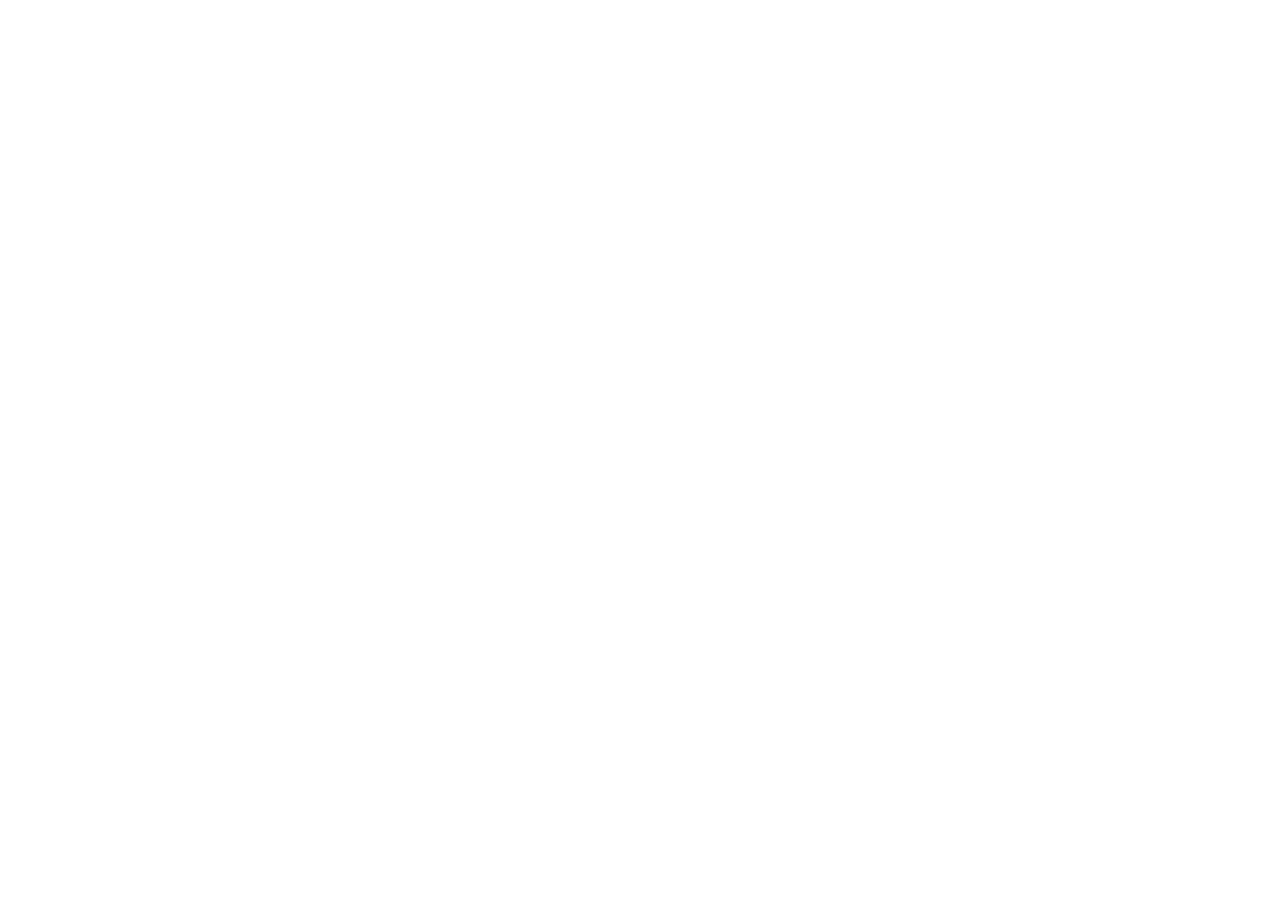
==== NetflixClone/index.html @ 81cc5ce9 "Clone" ====
<!DOCTYPE html>
<html lang="en">

<head>
    <meta charset="UTF-8">
    <link rel="stylesheet" href="style.css">
    <meta name="viewport" content="width=device-width, initial-scale=1.0">
    <title>Netflix</title>
</head>

<body>
    <div>
        
    </div>
</body>

</html>
---- NetflixClone/style.css ----
* {
    margin: 0;
    padding: 0;
    box-sizing: border-box;
}
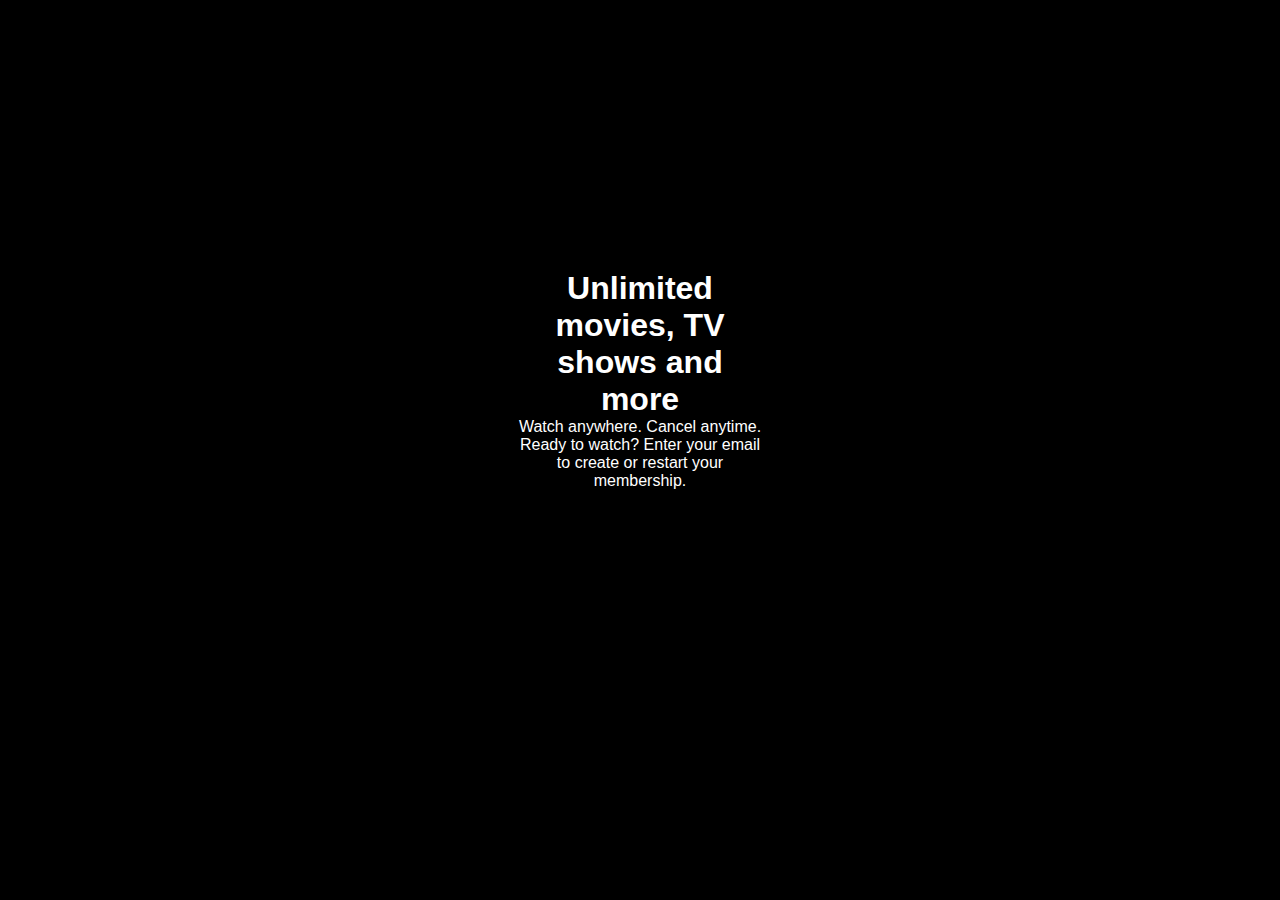
==== commit 4ac659f1: "Started" ====
--- a/NetflixClone/index.html
+++ b/NetflixClone/index.html
@@ -9,8 +9,18 @@
 </head>
 
 <body>
-    <div>
-        
+    <div class="container outer-box">
+        <div class="nav flex">
+            <nav class="flex">
+            </nav>
+        </div>
+        <div class="container text-box flex">
+            <h1>
+                Unlimited movies, TV shows and more
+            </h1>
+            <p>Watch anywhere. Cancel anytime.</p>
+            <p>Ready to watch? Enter your email to create or restart your membership.</p>
+        </div>
     </div>
 </body>
 
--- a/NetflixClone/style.css
+++ b/NetflixClone/style.css
@@ -1,5 +1,28 @@
+@import url('https://fonts.googleapis.com/css2?family=Poppins:wght@400;500&family=Roboto:wght@400;700&display=swap');
+
 * {
     margin: 0;
     padding: 0;
     box-sizing: border-box;
 }
+
+body {
+    font-family: 'Lato', sans-serif;
+    background-color: black;
+    color: white;
+}
+
+.flex {
+    display: flex;
+    align-items: center;
+}
+
+ul {
+    list-style: none;
+}
+
+.text-box {
+    margin: 270px 516px 358px;
+    text-align: center;
+    flex-direction: column;
+}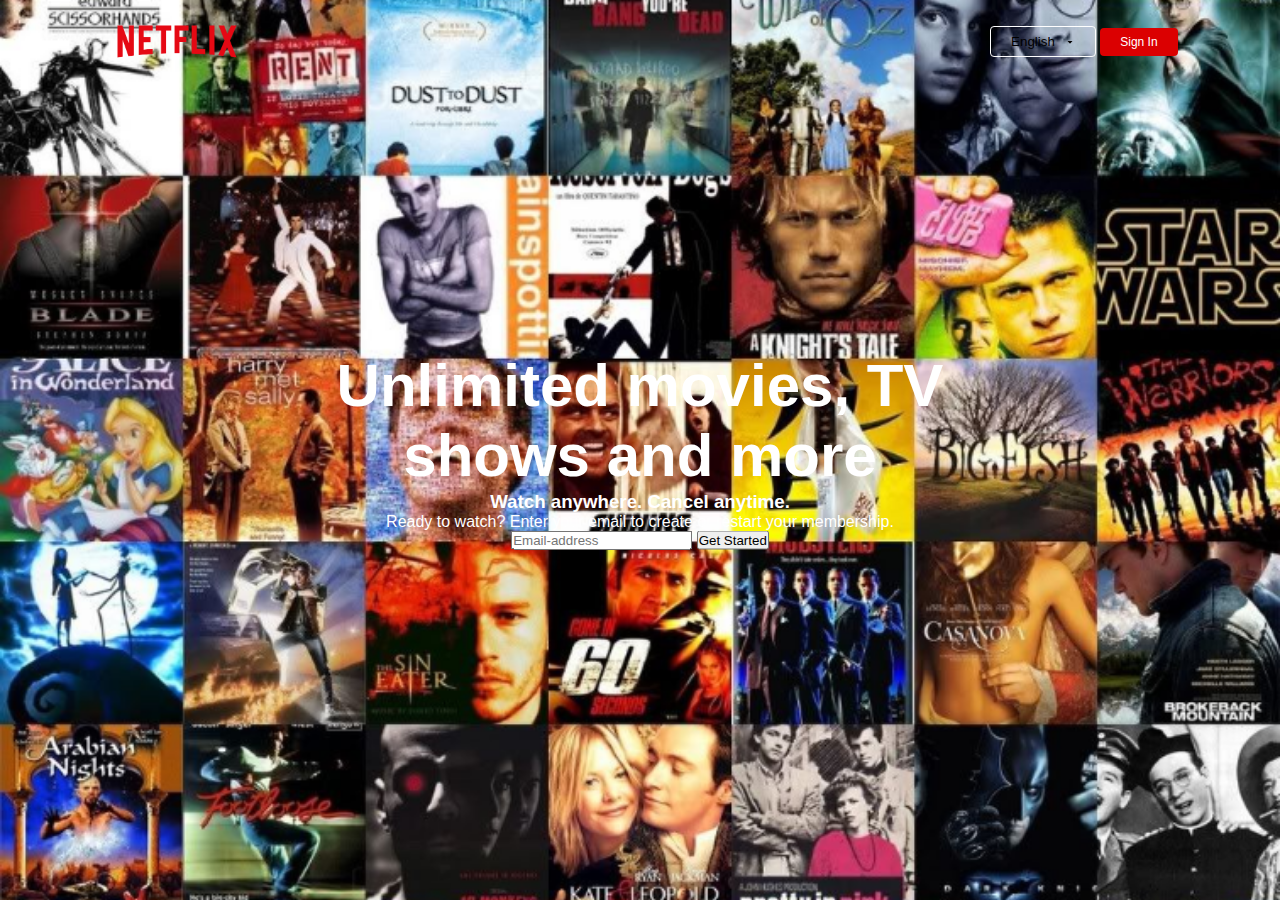
==== commit f4a1ab9f: "Header" ====
--- a/NetflixClone/index.html
+++ b/NetflixClone/index.html
@@ -10,16 +10,23 @@
 
 <body>
     <div class="container outer-box">
-        <div class="nav flex">
-            <nav class="flex">
-            </nav>
-        </div>
-        <div class="container text-box flex">
+        <nav class="flex">
+            <img src="assets/logo (1).png" alt="logo">
+            <div>
+                <button class="primary-btn">English <img src="assets/asset 6.svg" alt=""></button>
+                <button class="secondary-btn">Sign In</button>
+            </div>
+        </nav>
+        <div class="text-box flex">
             <h1>
                 Unlimited movies, TV shows and more
             </h1>
-            <p>Watch anywhere. Cancel anytime.</p>
+            <h3>Watch anywhere. Cancel anytime.</h3>
             <p>Ready to watch? Enter your email to create or restart your membership.</p>
+            <form class="email" action="#">
+                <input type="email" placeholder="Email-address" required>
+                <button type="submit">Get Started</button>
+            </form>
         </div>
     </div>
 </body>
--- a/NetflixClone/style.css
+++ b/NetflixClone/style.css
@@ -15,14 +15,73 @@
 .flex {
     display: flex;
     align-items: center;
+    justify-content: space-between;
 }
 
 ul {
     list-style: none;
 }
 
+.outer-box {
+    width: 100%;
+    height: 100vh;
+    background-image: url("assets/background.png");
+    background-size: cover;
+    background-position: center;
+    padding: 10px 8%;
+    position: relative;
+}
+
 .text-box {
-    margin: 270px 516px 358px;
+    /* margin: 270px 516px 358px;
+    text-align: center;
+    flex-direction: column; */
+    position: absolute;
+    top: 50%;
+    left: 50%;
+    transform: translate(-50%, -50%);
     text-align: center;
     flex-direction: column;
+}
+
+nav img {
+    width: 150px;
+    cursor: pointer;
+}
+
+.secondary-btn {
+    border: 0;
+    outline: 0;
+    font-size: 12px;
+    border-radius: 4px;
+    cursor: pointer;
+    color: #fff;
+    padding: 7px 20px;
+    background-color: #db0001;
+}
+
+.primary-btn {
+    border-radius: 4px;
+    padding: 7px 20px;
+    cursor: pointer;
+    display: inline-flex;
+    align-items: center;
+    background: transparent;
+    border: 1px solid white;
+}
+
+.primary-btn img {
+    width: 10px;
+    margin-left: 10px;
+}
+
+.text-box h1 {
+    font-size: 60px;
+    font-weight: 600;
+    line-height: 70px;
+    max-width: 650px;
+}
+
+.text-box h3{
+    
 }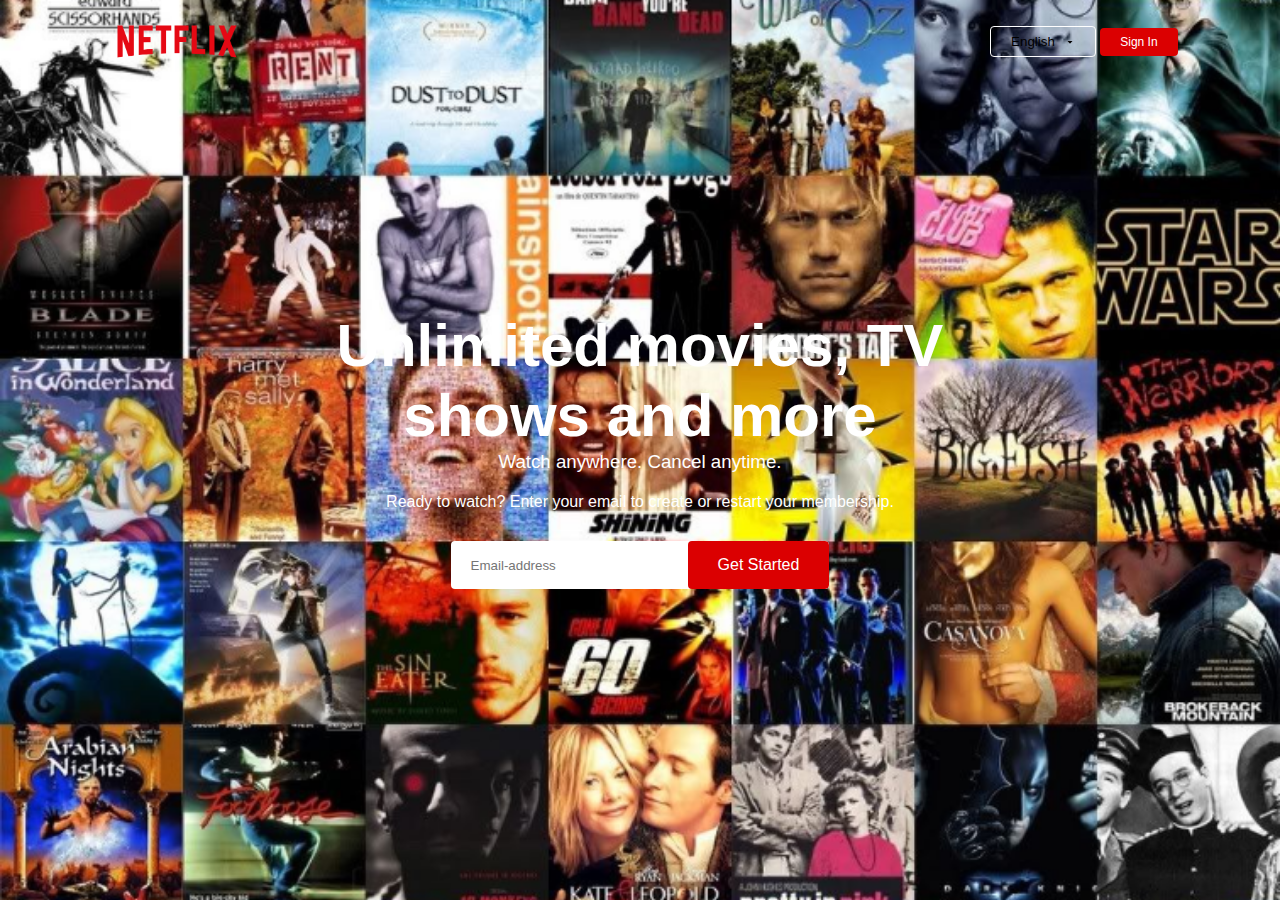
==== commit 1a37e286: "Hero Section Completed" ====
--- a/NetflixClone/index.html
+++ b/NetflixClone/index.html
@@ -23,7 +23,7 @@
             </h1>
             <h3>Watch anywhere. Cancel anytime.</h3>
             <p>Ready to watch? Enter your email to create or restart your membership.</p>
-            <form class="email" action="#">
+            <form class="email-sign" action="#">
                 <input type="email" placeholder="Email-address" required>
                 <button type="submit">Get Started</button>
             </form>
--- a/NetflixClone/style.css
+++ b/NetflixClone/style.css
@@ -82,6 +82,38 @@
     max-width: 650px;
 }
 
-.text-box h3{
-    
+.text-box h3 {
+    font-weight: 460;
+    margin-bottom: 20px;
+}
+
+.email-sign {
+    background: white;
+    border-radius: 4px;
+    display: flex;
+    align-items: center;
+    margin-top: 30px;
+    overflow: hidden;
+    gap: 20px;
+}
+
+.email-sign input {
+    background: transparent;
+    border-radius: 4px;
+    flex: 1;
+    border: 0;
+    outline: 0;
+    margin-left: 20px;
+    margin-right: 20px;
+}
+
+.email-sign button {
+    border-radius: 4px;
+    background-color: #db0001;
+    border: 0;
+    outline: 0;
+    color: #fff;
+    font-size: 16px;
+    padding: 15px 30px;
+    cursor: pointer;
 }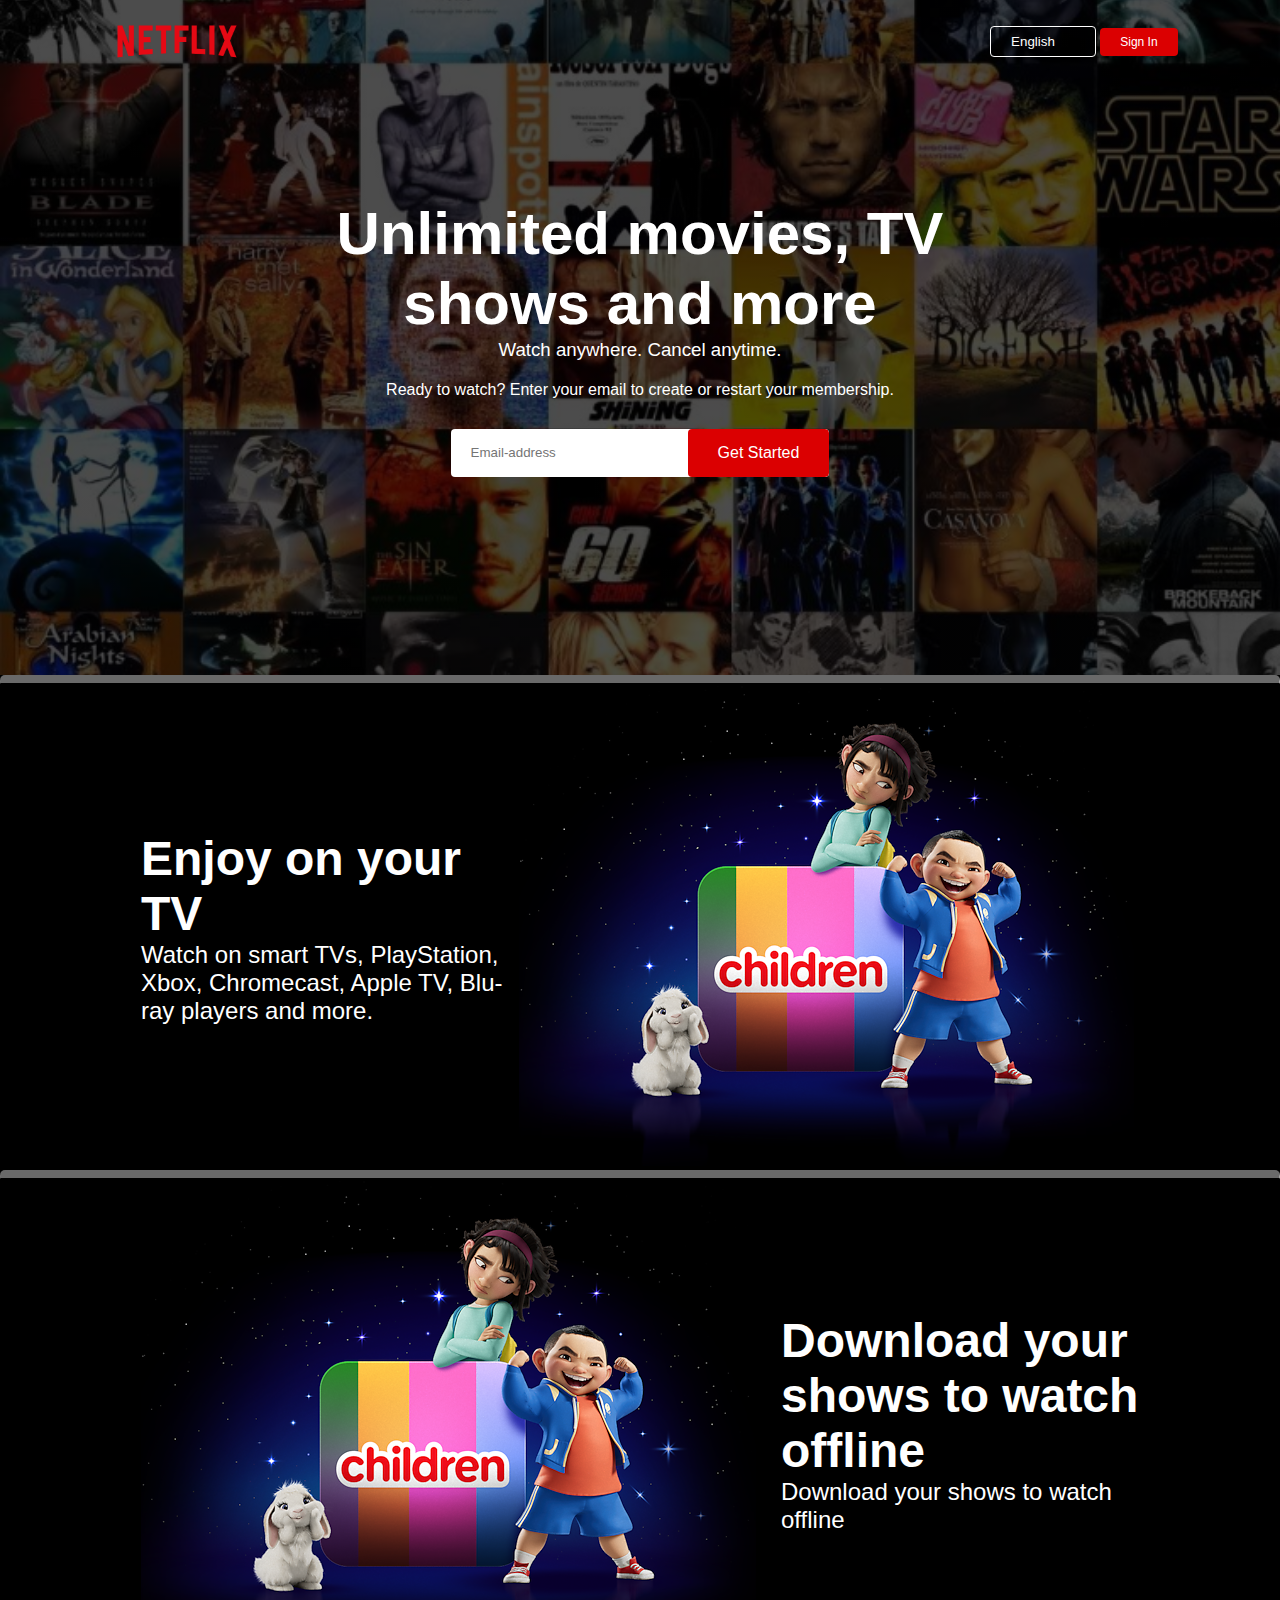
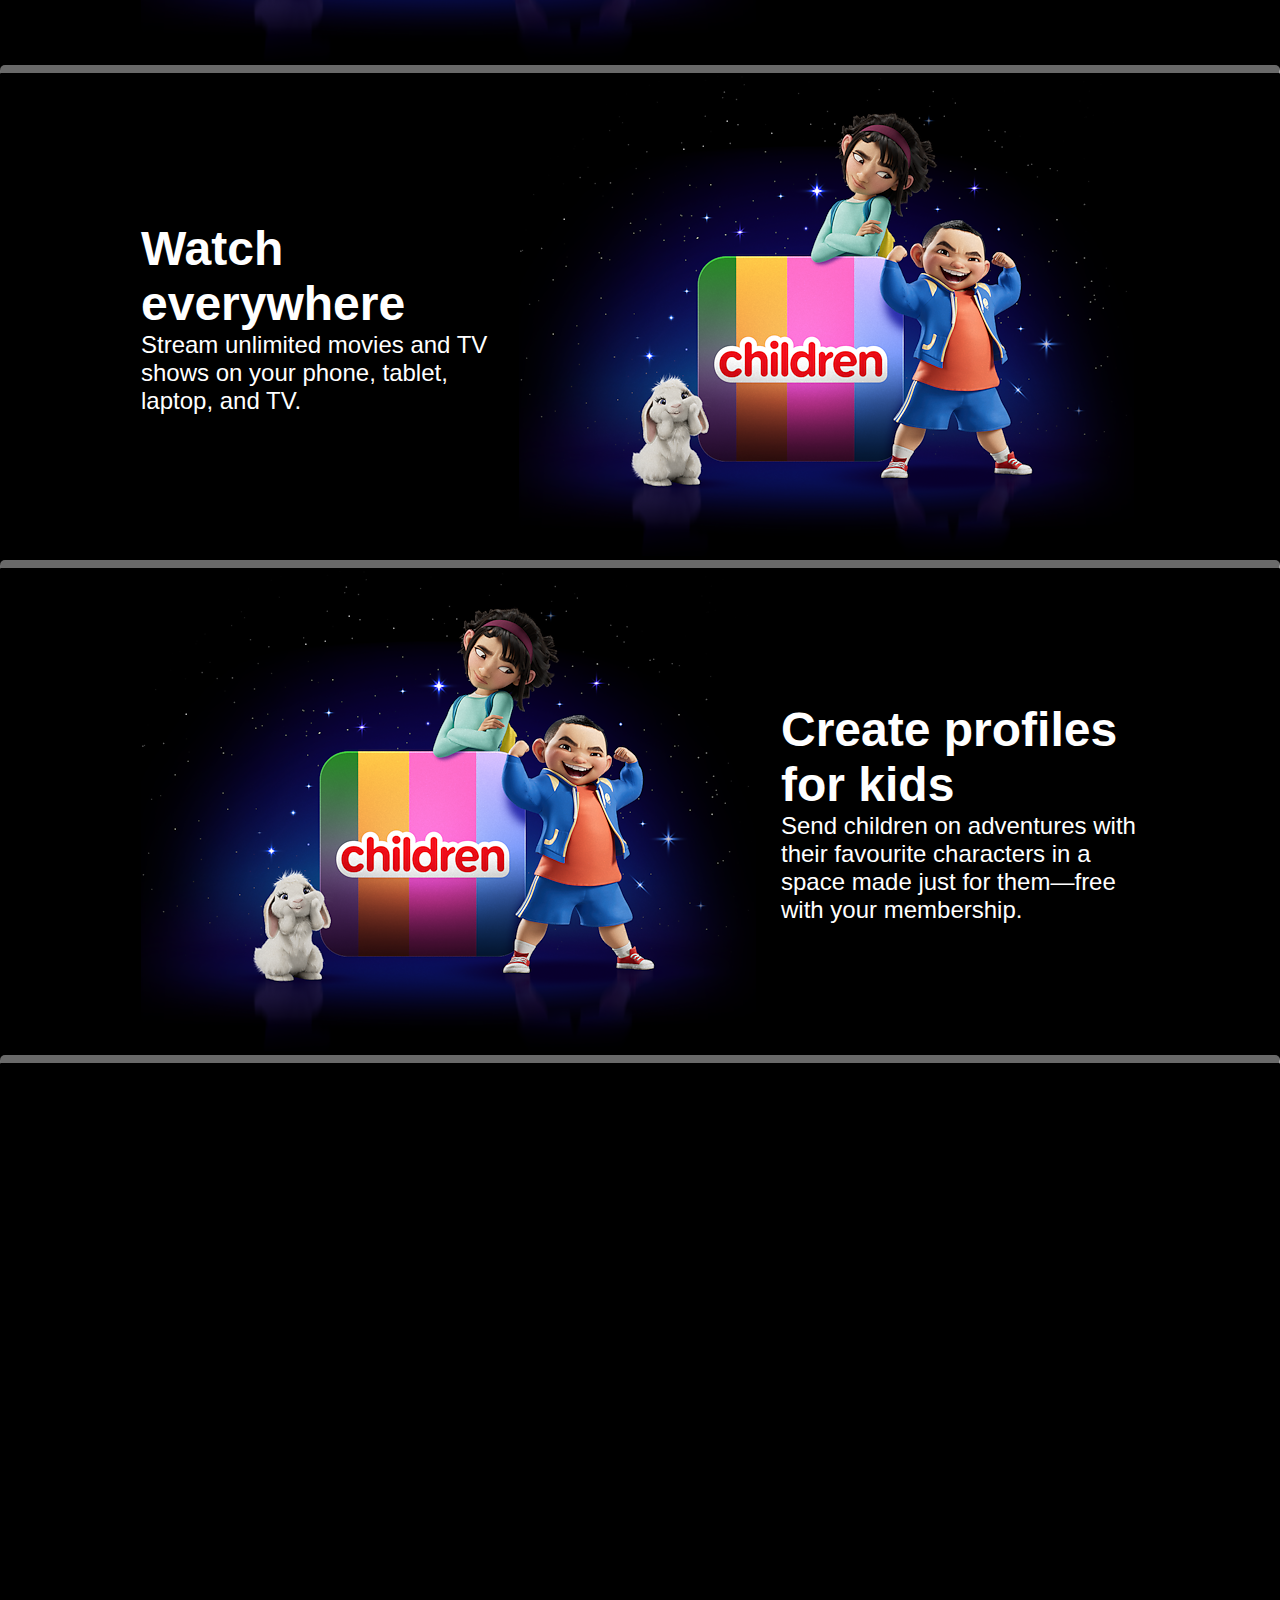
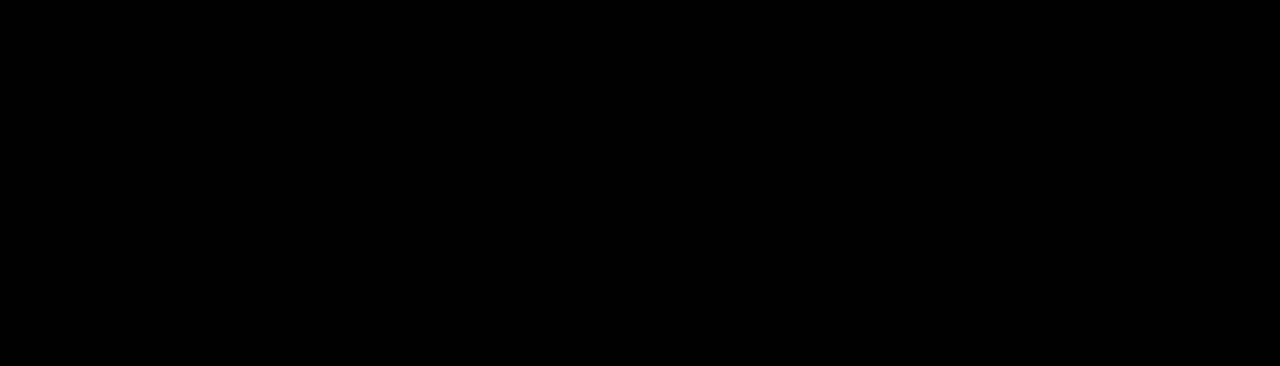
==== commit d2795a87: "Sections Completed" ====
--- a/NetflixClone/index.html
+++ b/NetflixClone/index.html
@@ -29,6 +29,49 @@
             </form>
         </div>
     </div>
+    <hr class="rounded">
+    <div class="enjoy">
+        <div class="left-side">
+            <h1>Enjoy on your TV</h1>
+            <p>Watch on smart TVs, PlayStation, Xbox, Chromecast, Apple TV, Blu-ray players and more.</p>
+        </div>
+        <div class="right-side">
+            <img src="assets/asset 0.png" alt="">
+        </div>
+    </div>
+    <hr class="rounded">
+    <div class="enjoy">
+        <div class="right-side">
+            <img src="assets/asset 0.png" alt="">
+        </div>
+        <div class="left-side">
+            <h1>Download your shows to watch offline</h1>
+            <p>Download your shows to watch offline</p>
+        </div>
+    </div>
+    <hr class="rounded">
+    <div class="enjoy">
+        <div class="left-side">
+            <h1>Watch everywhere</h1>
+            <p>Stream unlimited movies and TV shows on your phone, tablet, laptop, and TV.</p>
+        </div>
+        <div class="right-side">
+            <img src="assets/asset 0.png" alt="">
+        </div>
+    </div>
+    <hr class="rounded">
+    <div class="enjoy">
+        <div class="right-side">
+            <img src="assets/asset 0.png" alt="">
+        </div>
+        <div class="left-side">
+            <h1>Create profiles for kids</h1>
+            <p>Send children on adventures with their favourite characters in a space made just for them—free with your
+                membership.</p>
+        </div>
+    </div>
+    <hr class="rounded">
+    <div class="spacer" style="height: 100vh;"></div>
 </body>
 
 </html>--- a/NetflixClone/style.css
+++ b/NetflixClone/style.css
@@ -22,10 +22,18 @@
     list-style: none;
 }
 
+/*Divider*/
+hr.rounded {
+    border-top: 8px solid #696969;
+    border-bottom: solid #000000;
+    border-radius: 5px;
+}
+
+/*Hero section*/
 .outer-box {
     width: 100%;
-    height: 100vh;
-    background-image: url("assets/background.png");
+    height: 75vh;
+    background-image: linear-gradient(rgba(0, 0, 0, 0.7), rgba(0, 0, 0, 0.7)), url("assets/background.png");
     background-size: cover;
     background-position: center;
     padding: 10px 8%;
@@ -61,6 +69,7 @@
 }
 
 .primary-btn {
+    color: white;
     border-radius: 4px;
     padding: 7px 20px;
     cursor: pointer;
@@ -116,4 +125,29 @@
     font-size: 16px;
     padding: 15px 30px;
     cursor: pointer;
+}
+
+/*1st section*/
+.enjoy {
+    margin-left: 20px;
+    display: flex;
+    justify-content: center;
+    align-items: center;
+
+}
+
+.right-side img {
+    width: 100%;
+}
+
+.left-side {
+    width: 30%;
+}
+
+.left-side h1 {
+    font-size: 48px;
+}
+
+.left-side p {
+    font-size: 24px;
 }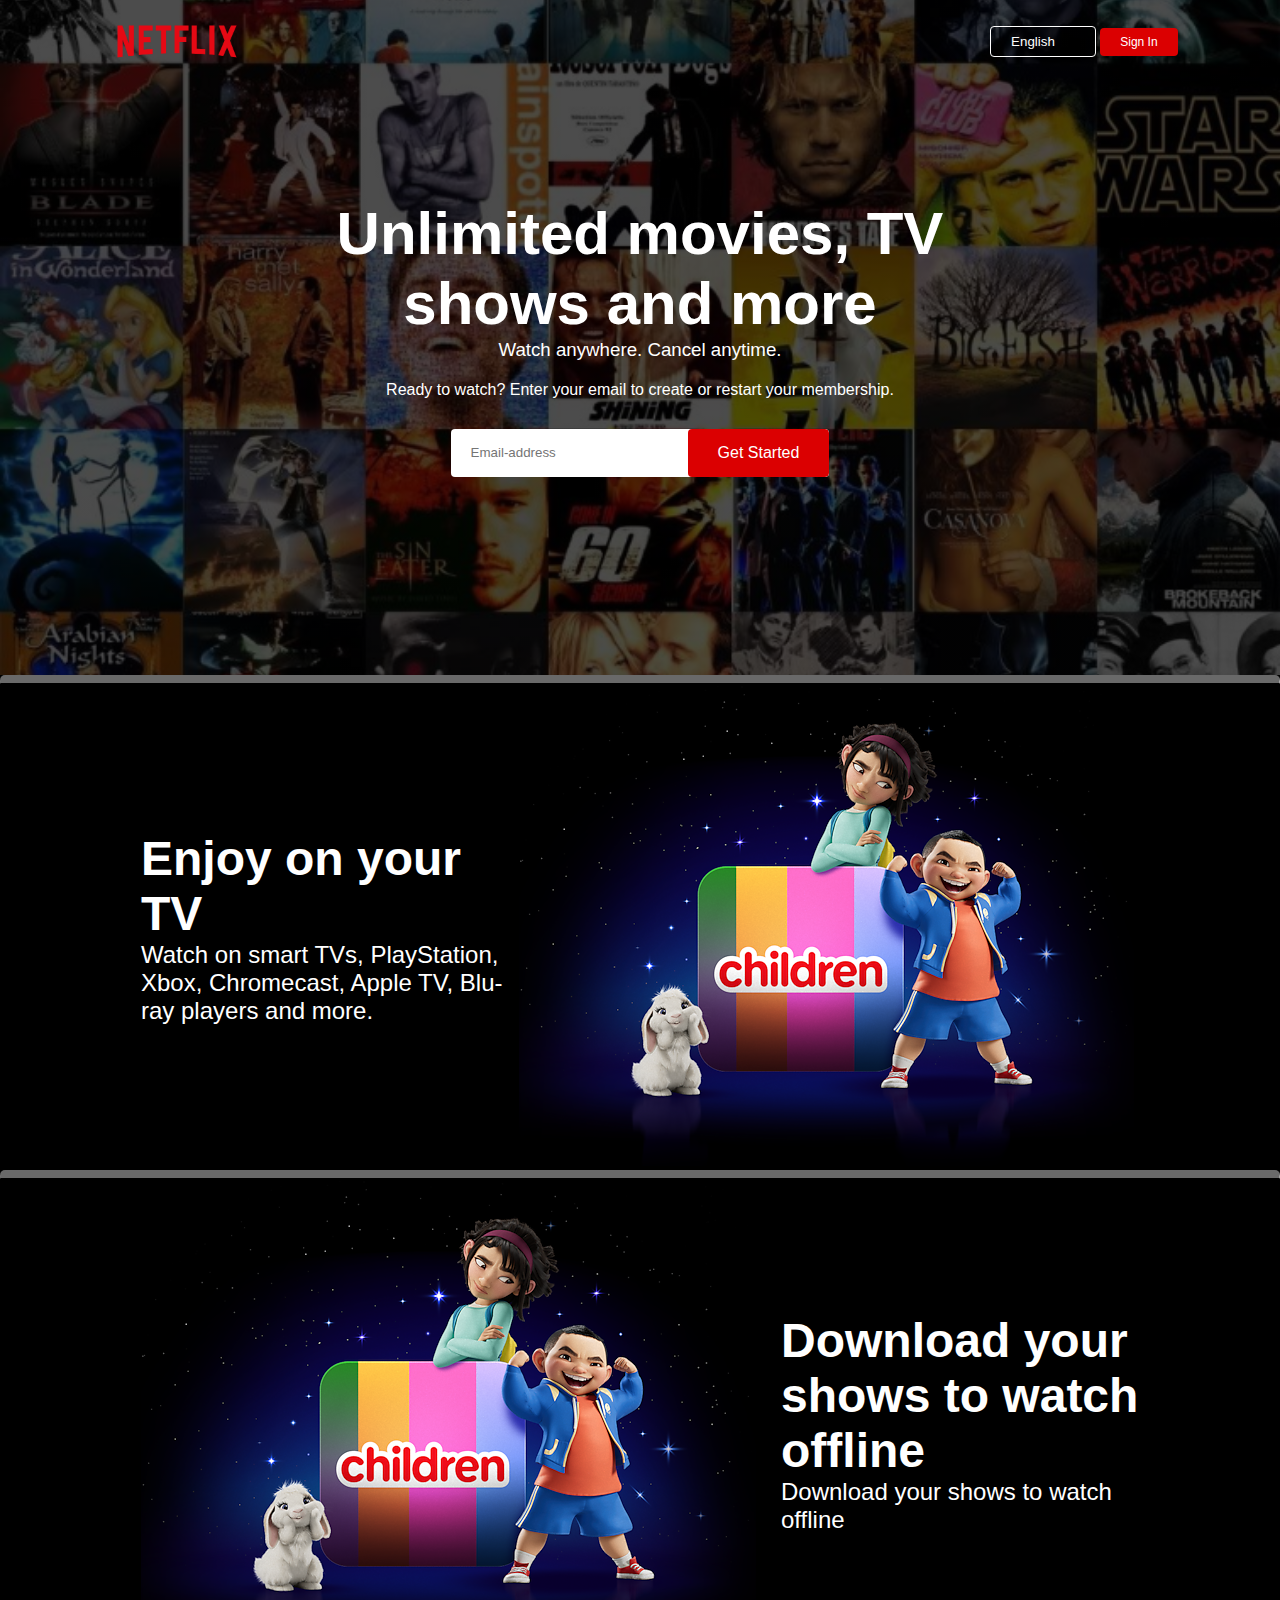
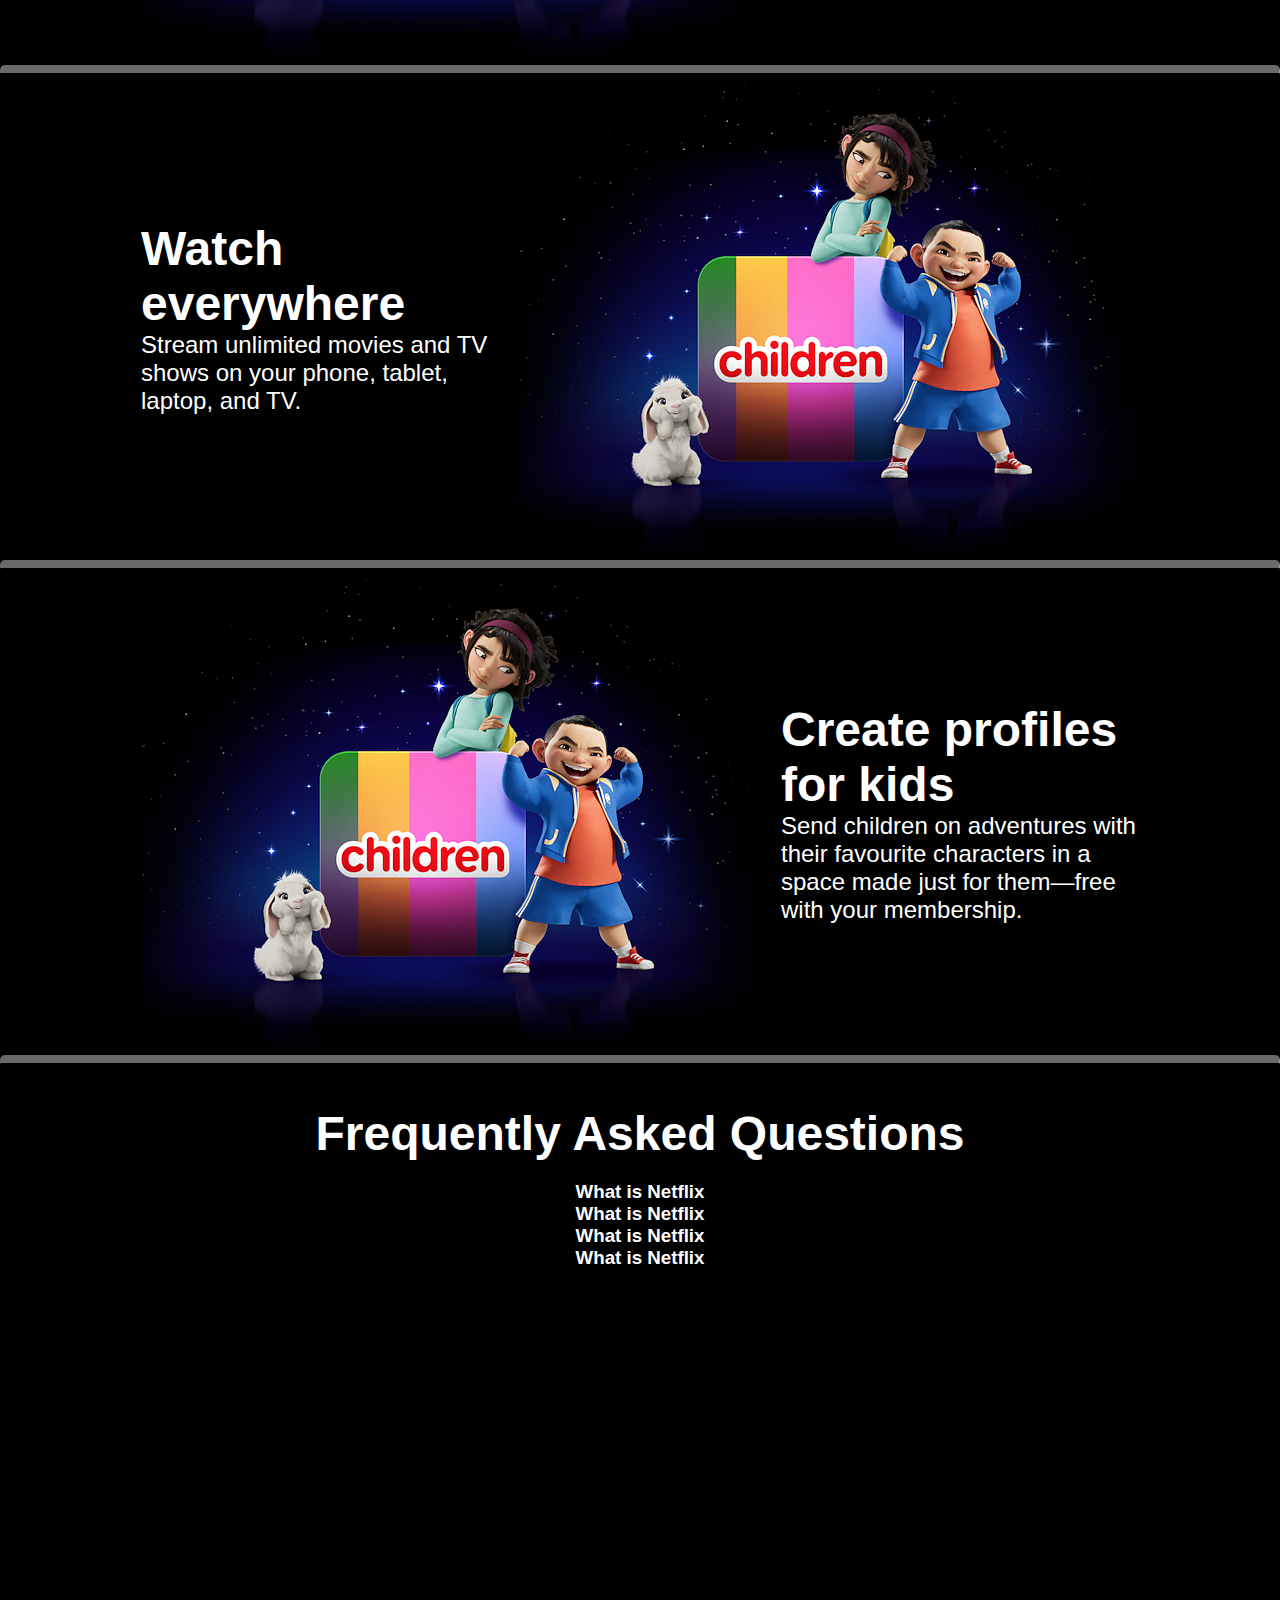
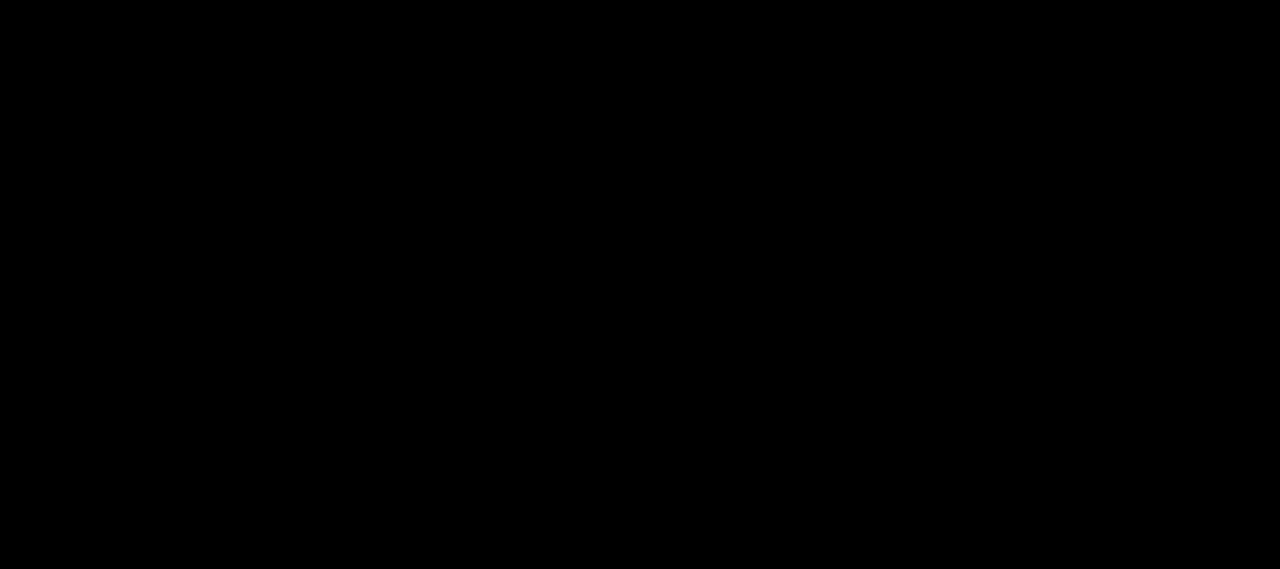
==== commit 1f131c1b: "FAQ" ====
--- a/NetflixClone/index.html
+++ b/NetflixClone/index.html
@@ -71,6 +71,28 @@
         </div>
     </div>
     <hr class="rounded">
+    <div class="Faq">
+        <div class="textfaq">
+            <h2>
+                Frequently Asked Questions
+            </h2>
+        </div>
+        <div class="questions">
+            <div class="">
+                <h3>What is Netflix</h3>
+            </div>
+            <div class="">
+                <h3>What is Netflix</h3>
+            </div>
+            <div class="">
+                <h3>What is Netflix</h3>
+            </div>
+            <div class="">
+                <h3>What is Netflix</h3>
+            </div>
+        </div>
+
+    </div>
     <div class="spacer" style="height: 100vh;"></div>
 </body>
 
--- a/NetflixClone/style.css
+++ b/NetflixClone/style.css
@@ -150,4 +150,22 @@
 
 .left-side p {
     font-size: 24px;
+}
+
+/*FAQ*/
+.Faq {
+    display: flex;
+    flex-direction: column;
+    justify-content: center;
+    align-items: center;
+}
+
+.textfaq {
+    font-size: 2rem;
+    margin-bottom: 20px;
+    font-weight: 700;
+    margin-top: 40px;
+}
+.questions {
+    gap: 20px;
 }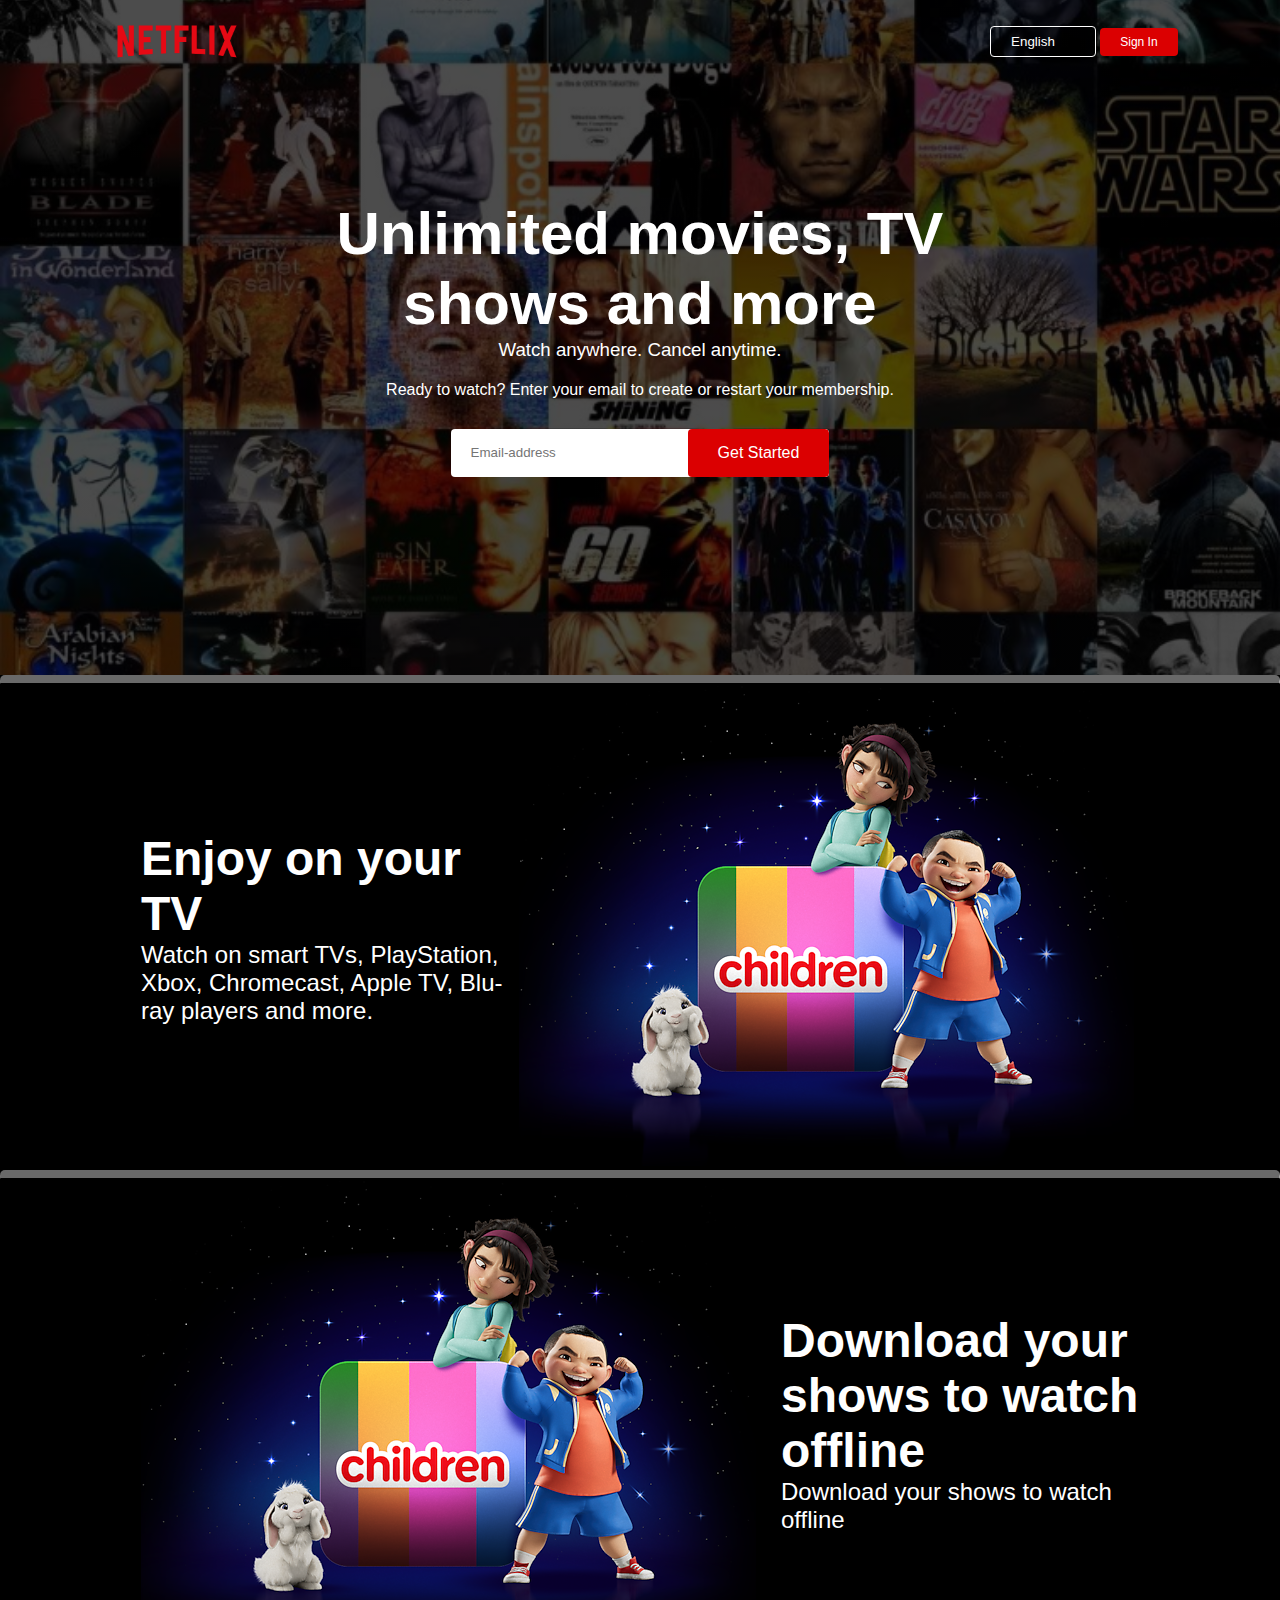
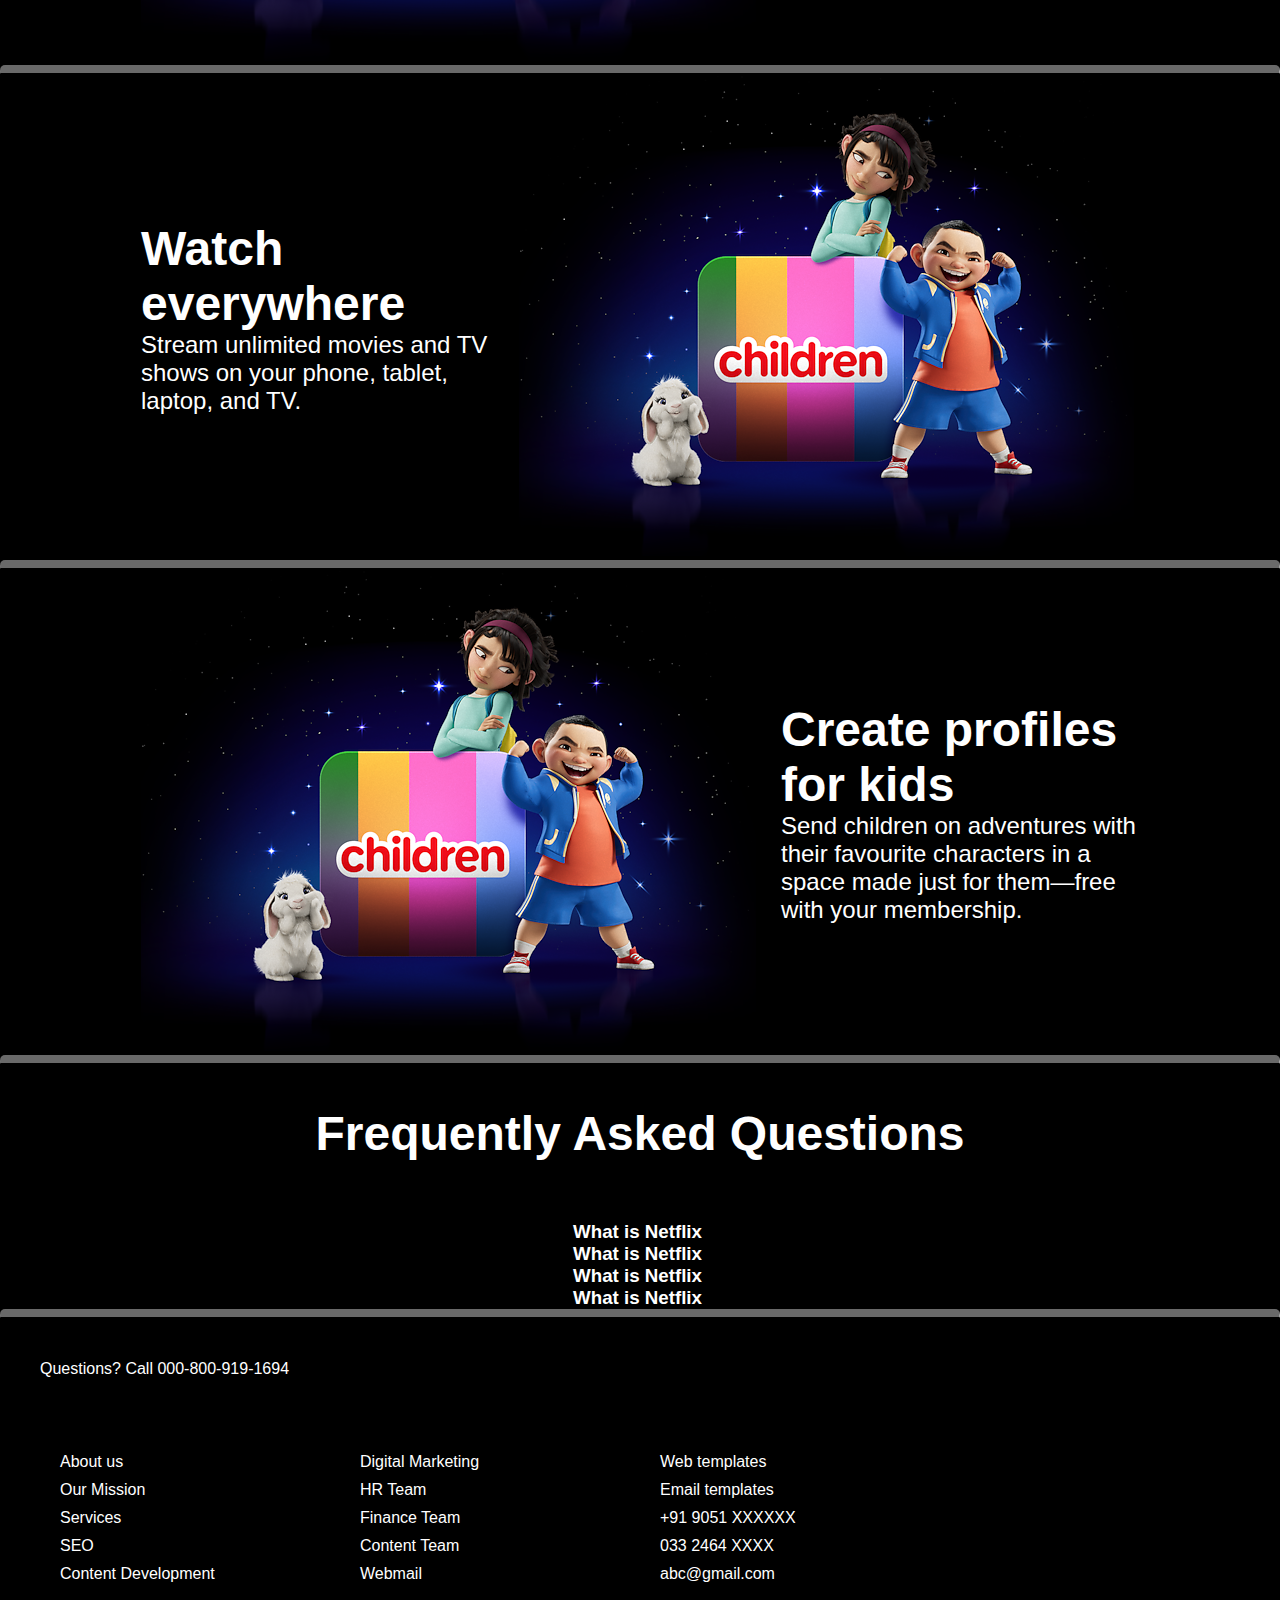
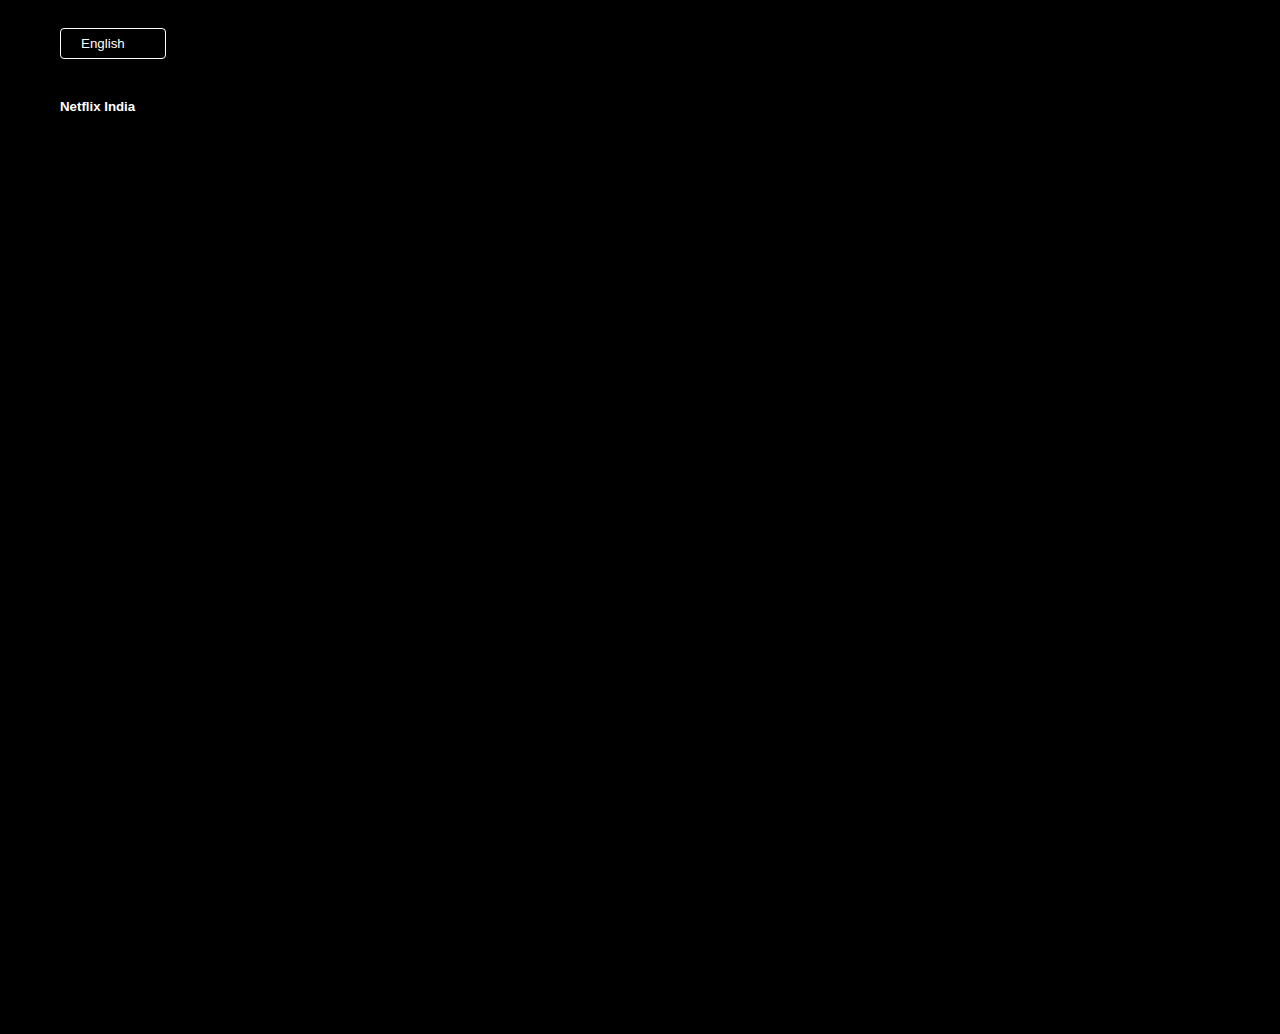
==== commit 9d900293: "Completed" ====
--- a/NetflixClone/index.html
+++ b/NetflixClone/index.html
@@ -91,8 +91,50 @@
                 <h3>What is Netflix</h3>
             </div>
         </div>
+    </div>
+    <hr class="rounded">
+    <footer>
+        <div class="footer">
+            <div class="contain">
+                <div class="questions">
+                    Questions? Call 000-800-919-1694
+                </div>
+                <div class="col">
+                    <ul>
+                        <li>About us</li>
+                        <li>Our Mission</li>
+                        <li>Services</li>
+                        <li>SEO</li>
+                        <li>Content Development</li>
+                    </ul>
+                </div>
+                <div class="col">
+                    <ul>
+                        <li>Digital Marketing</li>
+                        <li>HR Team</li>
+                        <li>Finance Team</li>
+                        <li>Content Team</li>
+                        <li>Webmail</li>
+                    </ul>
+                </div>
+                <div class="col">
+                    <ul>
+                        <li>Web templates</li>
+                        <li>Email templates</li>
+                        <li>+91 9051 XXXXXX</li>
+                        <li>033 2464 XXXX</li>
+                        <li>abc@gmail.com</li>
+                    </ul>
+                </div>
+                <div class="clearfix"></div>
+                <div>
+                    <button class="primary-btn btn2">English <img src="assets/asset 6.svg" alt=""></button>
+                </div>
+                <h5 class="h5">Netflix India</h2>
+            </div>
+        </div>
+    </footer>
 
-    </div>
     <div class="spacer" style="height: 100vh;"></div>
 </body>
 
--- a/NetflixClone/style.css
+++ b/NetflixClone/style.css
@@ -16,6 +16,15 @@
     display: flex;
     align-items: center;
     justify-content: space-between;
+}
+
+ul {
+    list-style: none;
+}
+
+.hover-links {
+    transition: 0.2s ease-out;
+    color: white
 }
 
 ul {
@@ -166,6 +175,109 @@
     font-weight: 700;
     margin-top: 40px;
 }
+
 .questions {
     gap: 20px;
+}
+
+/*Footer*/
+.footer {
+    width: 100%;
+    background-color: black;
+}
+
+.footer .col {
+    margin-top: 50px;
+    width: 300px;
+    height: auto;
+    float: left;
+    box-sizing: border-box;
+    padding: 20px;
+}
+
+.questions {
+    margin-right: 5px;
+    margin-top: 40px;
+    padding: 2;
+}
+
+.footer .col ul li {
+    color: white;
+    font-size: 16px;
+    padding: 5px 0px;
+}
+
+.address ul li {
+    display: inline-block;
+    padding-right: 5px !important;
+}
+
+.footer .col ul li:hover {
+    cursor: pointer;
+    color: lightgray;
+    font-weight: bold;
+}
+
+.clearfix {
+    clear: both;
+}
+
+@media only screen and (min-width: 1280px) {
+    .contain {
+        width: 1200px;
+        margin: 0 auto;
+    }
+}
+
+@media only screen and (max-width: 1139px) {
+    .contain .address {
+        width: 1000px;
+        display: block;
+    }
+
+    .address h2 {
+        margin: 0px;
+    }
+}
+
+@media only screen and (max-width: 950px) {
+    .footer .col {
+        width: 33%;
+    }
+
+    .footer .col h2 {
+        font-size: 14px;
+    }
+
+    .footer .col ul li {
+        font-size: 13px;
+    }
+}
+
+@media only screen and (max-width: 500px) {
+    .footer .col {
+        width: 50%;
+    }
+
+    .footer .col h2 {
+        font-size: 14px;
+    }
+
+    .footer .col ul li {
+        font-size: 13px;
+    }
+}
+
+@media only screen and (max-width: 340px) {
+    .footer .col {
+        width: 100%;
+    }
+}
+
+.btn2 {
+    margin: 20px;
+}
+
+.h5 {
+    margin: 20px;
 }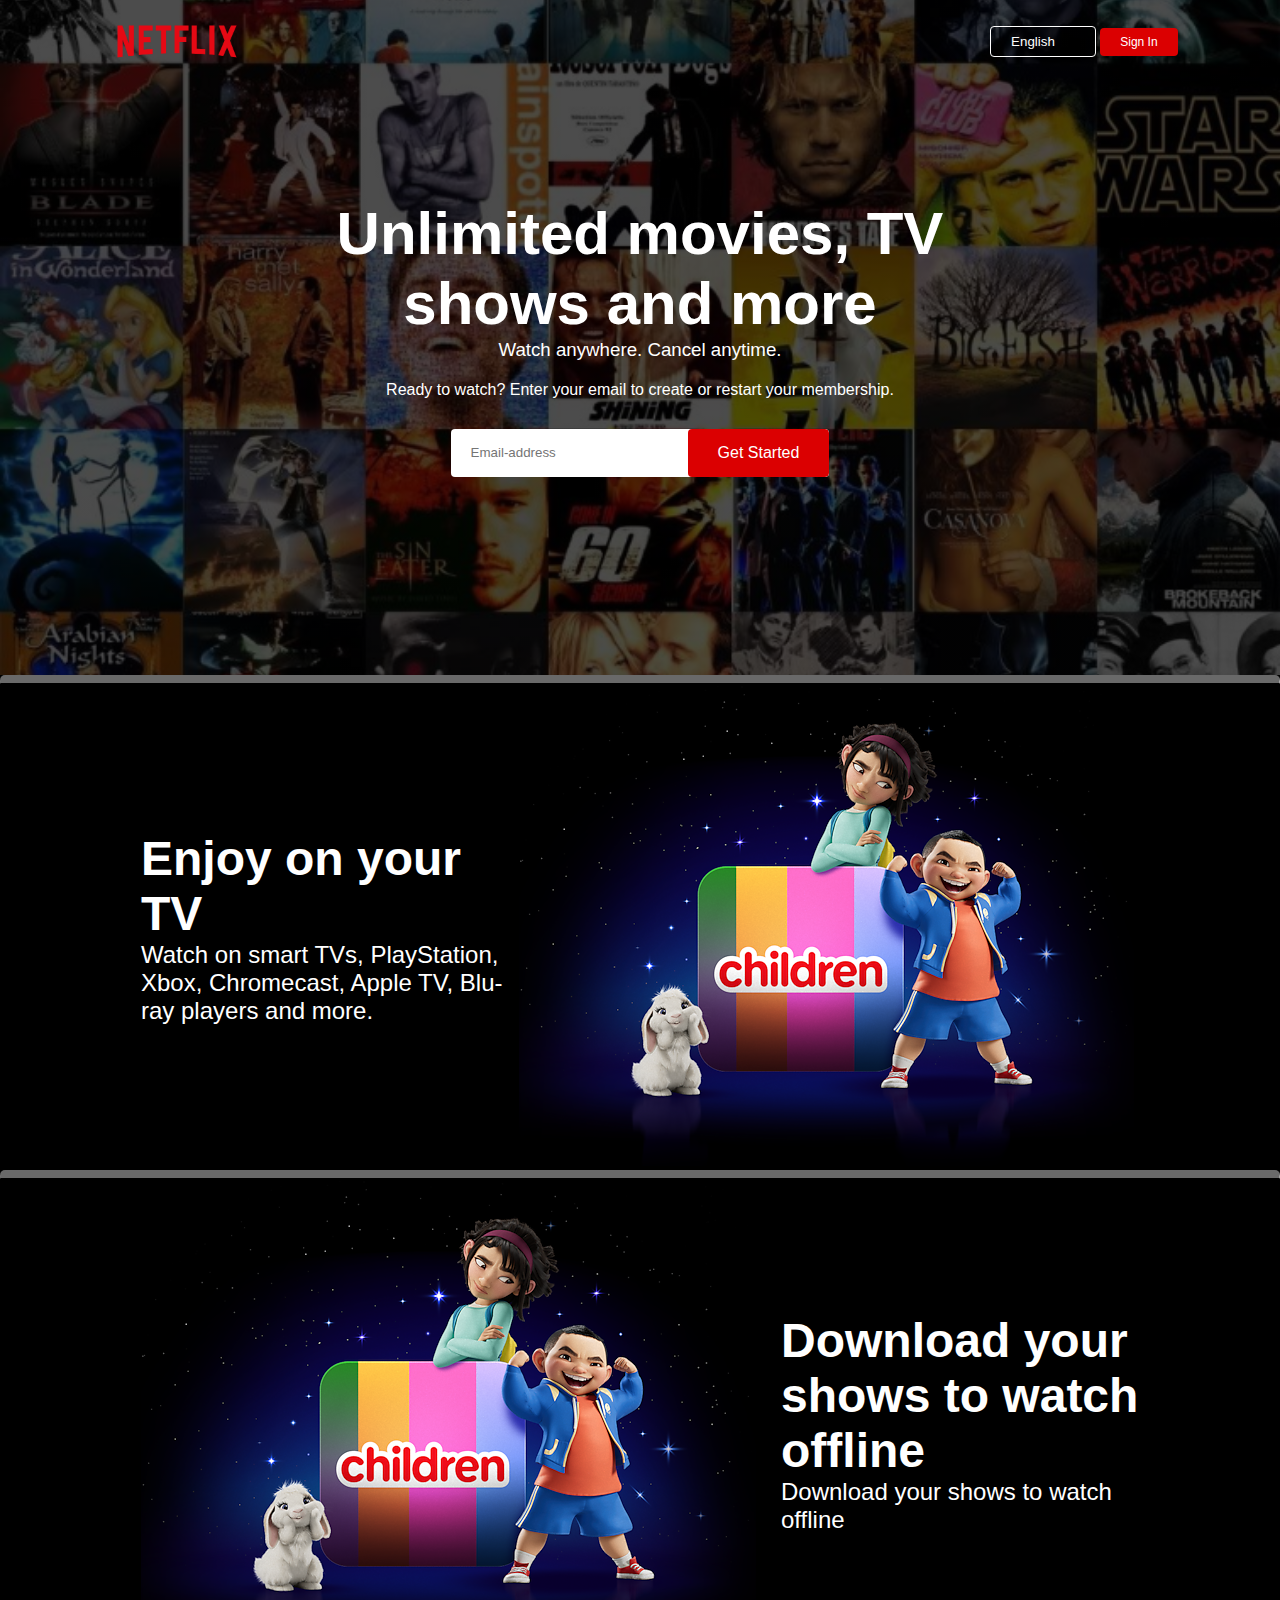
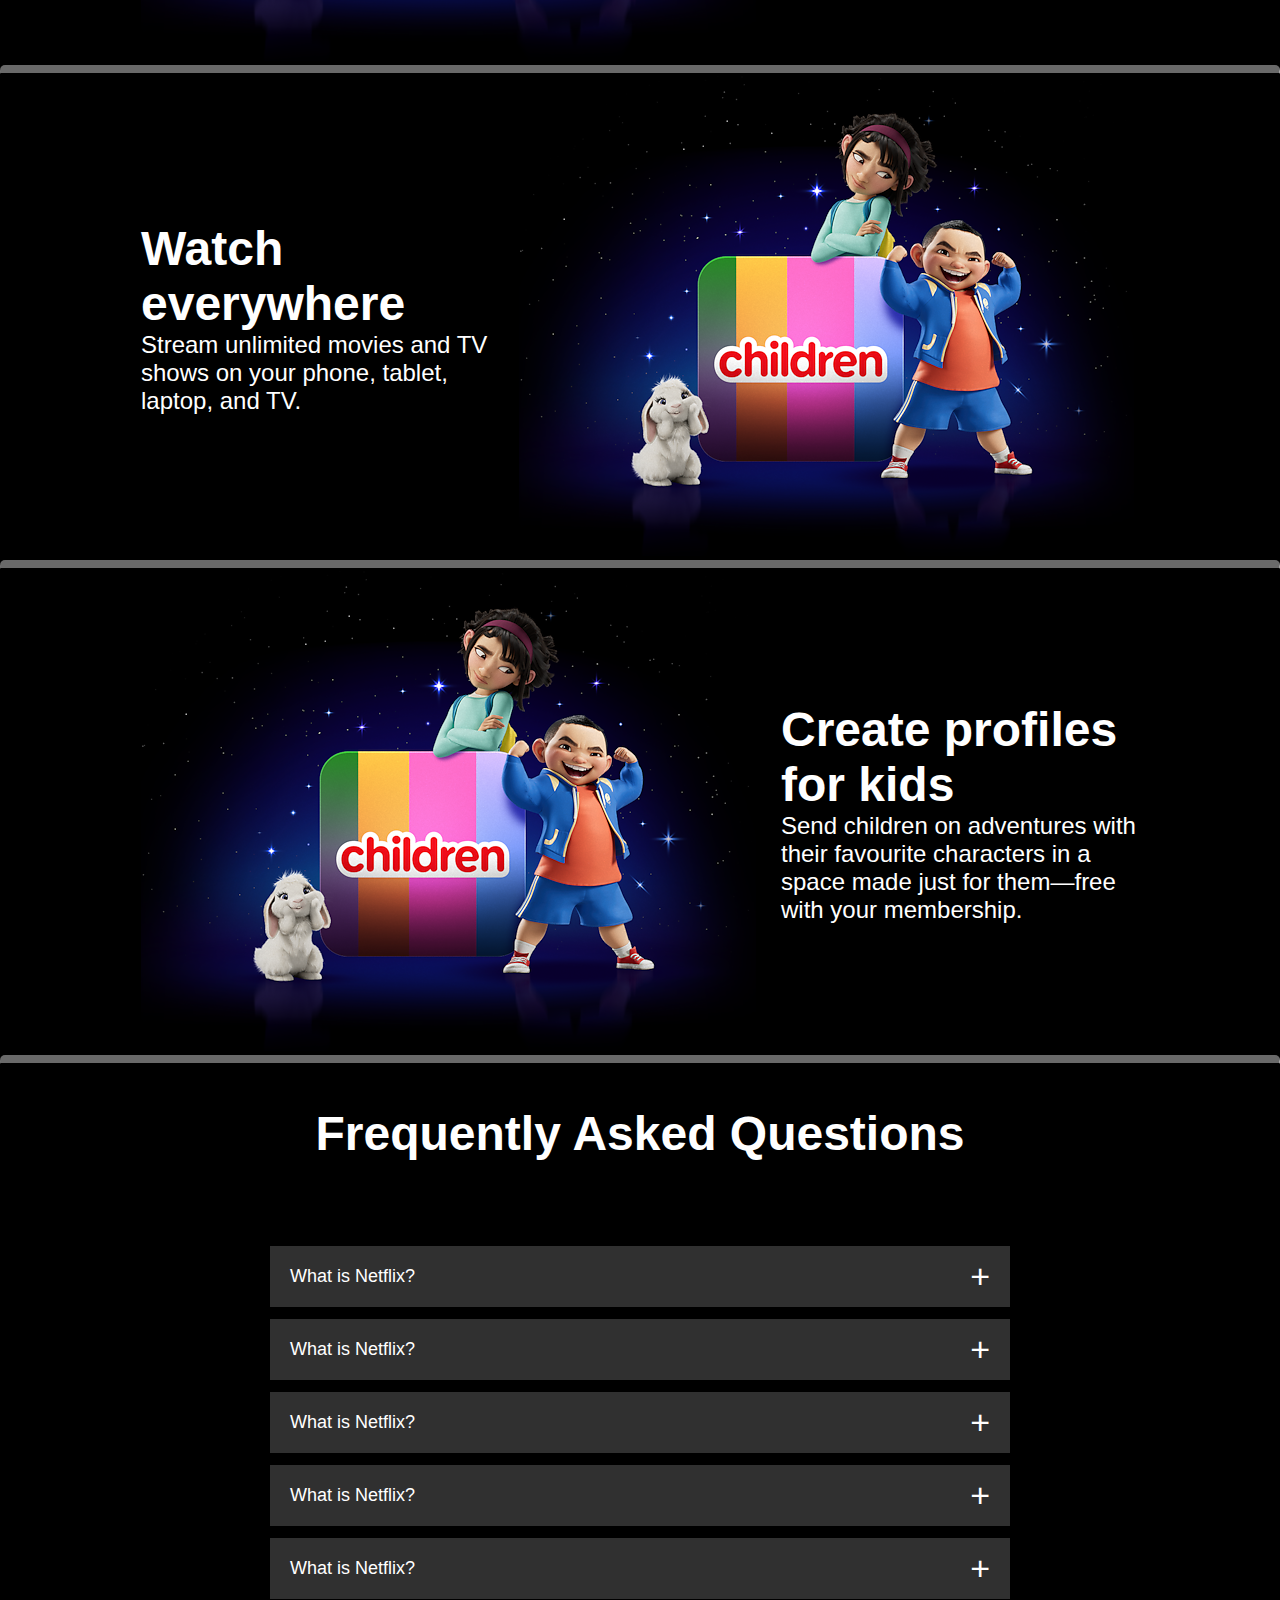
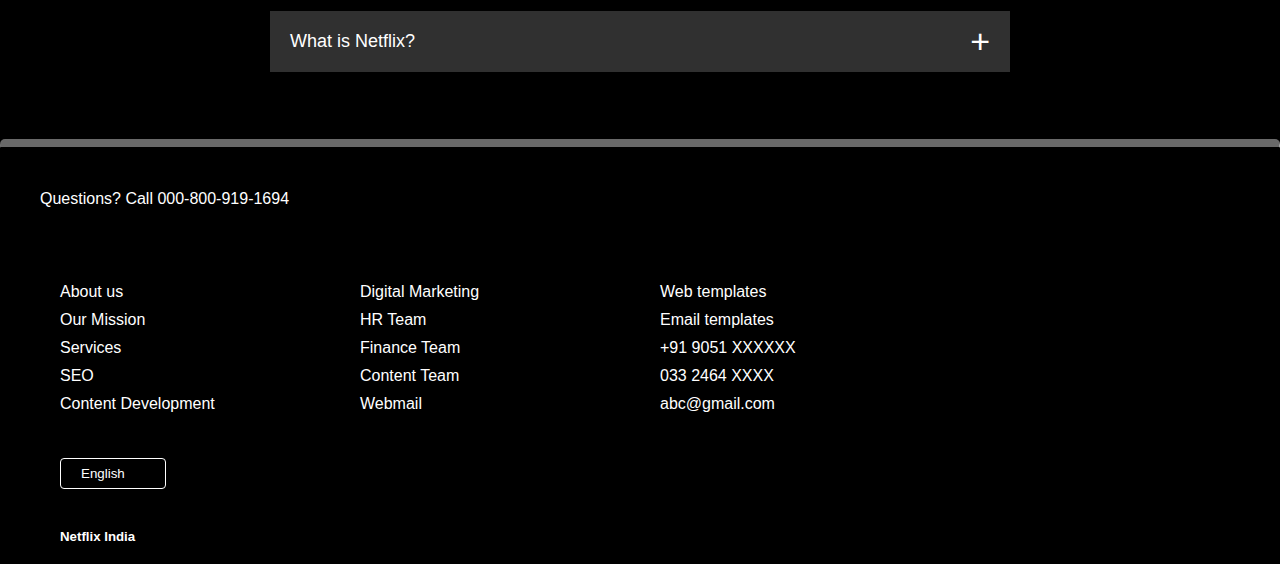
==== commit 15f39682: "Completed" ====
--- a/NetflixClone/index.html
+++ b/NetflixClone/index.html
@@ -77,20 +77,56 @@
                 Frequently Asked Questions
             </h2>
         </div>
-        <div class="questions">
-            <div class="">
-                <h3>What is Netflix</h3>
-            </div>
-            <div class="">
-                <h3>What is Netflix</h3>
-            </div>
-            <div class="">
-                <h3>What is Netflix</h3>
-            </div>
-            <div class="">
-                <h3>What is Netflix</h3>
-            </div>
-        </div>
+        <ul class="accordion">
+            <li>
+                <input type="radio" name="accordion" id="first">
+                <label for="first">What is Netflix?</label>
+                <div class="content">
+                    <p>Lorem ipsum dolor sit amet consectetur, adipisicing elit. Molestias sunt a quia. Modi minima
+                        dolorum aliquam delectus enim architecto exercitationem!</p>
+                </div>
+            </li>
+            <li>
+                <input type="radio" name="accordion" id="second">
+                <label for="second">What is Netflix?</label>
+                <div class="content">
+                    <p>Lorem ipsum dolor sit amet consectetur, adipisicing elit. Molestias sunt a quia. Modi minima
+                        dolorum aliquam delectus enim architecto exercitationem!</p>
+                </div>
+            </li>
+            <li>
+                <input type="radio" name="accordion" id="third">
+                <label for="third">What is Netflix?</label>
+                <div class="content">
+                    <p>Lorem ipsum dolor sit amet consectetur, adipisicing elit. Molestias sunt a quia. Modi minima
+                        dolorum aliquam delectus enim architecto exercitationem!</p>
+                </div>
+            </li>
+            <li>
+                <input type="radio" name="accordion" id="fourth">
+                <label for="fourth">What is Netflix?</label>
+                <div class="content">
+                    <p>Lorem ipsum dolor sit amet consectetur, adipisicing elit. Molestias sunt a quia. Modi minima
+                        dolorum aliquam delectus enim architecto exercitationem!</p>
+                </div>
+            </li>
+            <li>
+                <input type="radio" name="accordion" id="fifth">
+                <label for="fifth">What is Netflix?</label>
+                <div class="content">
+                    <p>Lorem ipsum dolor sit amet consectetur, adipisicing elit. Molestias sunt a quia. Modi minima
+                        dolorum aliquam delectus enim architecto exercitationem!</p>
+                </div>
+            </li>
+            <li>
+                <input type="radio" name="accordion" id="sixth">
+                <label for="sixth">What is Netflix?</label>
+                <div class="content">
+                    <p>Lorem ipsum dolor sit amet consectetur, adipisicing elit. Molestias sunt a quia. Modi minima
+                        dolorum aliquam delectus enim architecto exercitationem!</p>
+                </div>
+            </li>
+        </ul>
     </div>
     <hr class="rounded">
     <footer>
@@ -135,7 +171,7 @@
         </div>
     </footer>
 
-    <div class="spacer" style="height: 100vh;"></div>
+    <!-- <div class="spacer" style="height: 100vh;"></div> -->
 </body>
 
 </html>--- a/NetflixClone/style.css
+++ b/NetflixClone/style.css
@@ -180,6 +180,61 @@
     gap: 20px;
 }
 
+.accordion {
+    margin: 60px auto;
+    width: 100%;
+    max-width: 750px;
+}
+
+.accordion li {
+    list-style: none;
+    width: 100%;
+    padding: 5px;
+
+}
+
+.accordion li label {
+    display: flex;
+    align-items: center;
+    padding: 20px;
+    font-size: 18px;
+    font-weight: 500;
+    background: #303030;
+    margin-bottom: 2px;
+    cursor: pointer;
+    position: relative;
+}
+
+label::after {
+    content: '+';
+    font-size: 34px;
+    position: absolute;
+    right: 20px;
+    transition: tranform 0.5s;
+}
+
+input[type="radio"] {
+    display: none;
+}
+
+.accordion .content {
+    background: #303030;
+    text-align: left;
+    padding: 0 20px;
+    max-height: 0;
+    overflow: hidden;
+    transition: max-height 0.5s, padding 0.5s;
+}
+
+.accordion input[type="radio"]:checked+label+.content {
+    max-height: 600px;
+    padding: 30px 20px;
+}
+
+.accordion input[type="radio"]:checked+label::after {
+    transform: rotate(135deg);
+}
+
 /*Footer*/
 .footer {
     width: 100%;
